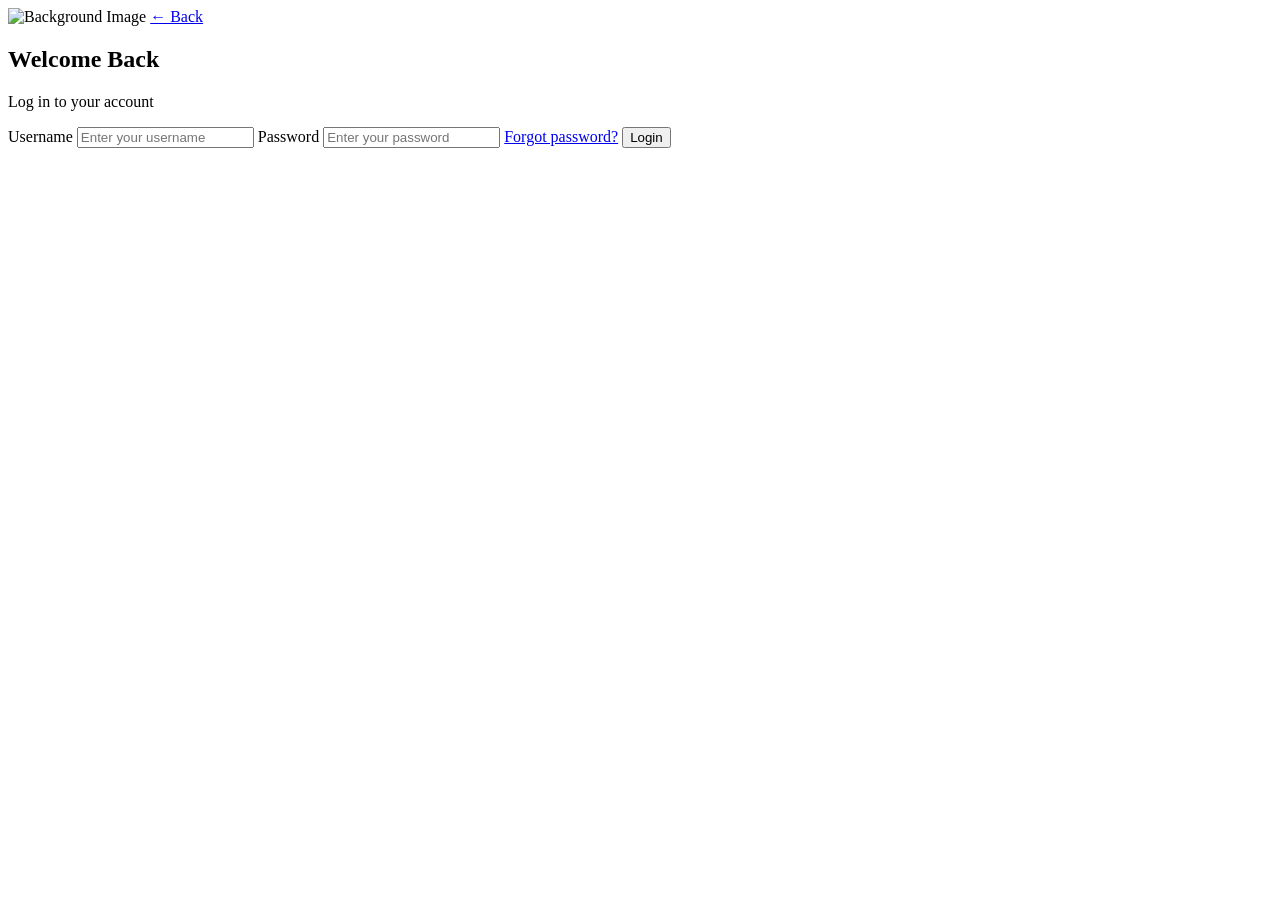
==== joshua/login.html @ 4e415105 "Add files via upload" ====
<!DOCTYPE html>
<html lang="en">
<head>
  <meta charset="UTF-8">
  <title>Login</title>
  <link rel="stylesheet" href="../assets/css/styling.css">
  <script src="../assets/js/script.js" defer></script>
</head>
<body class="login-bg">
  <img src="assets/img/cenon" alt="Background Image">
  <a href="../index.html" class="back-btn">← Back</a>
  <div class="form-container">
    <h2>Welcome Back</h2>
    <p>Log in to your account</p>
    <form id="loginForm">
      <label>Username</label>
      <input type="text" id="username" placeholder="Enter your username">
      
      <label>Password</label>
      <input type="password" id="password" placeholder="Enter your password">
      
      <a href="#">Forgot password?</a>
      <button type="submit">Login</button>
    </form>
  </div>
</body>
</html>
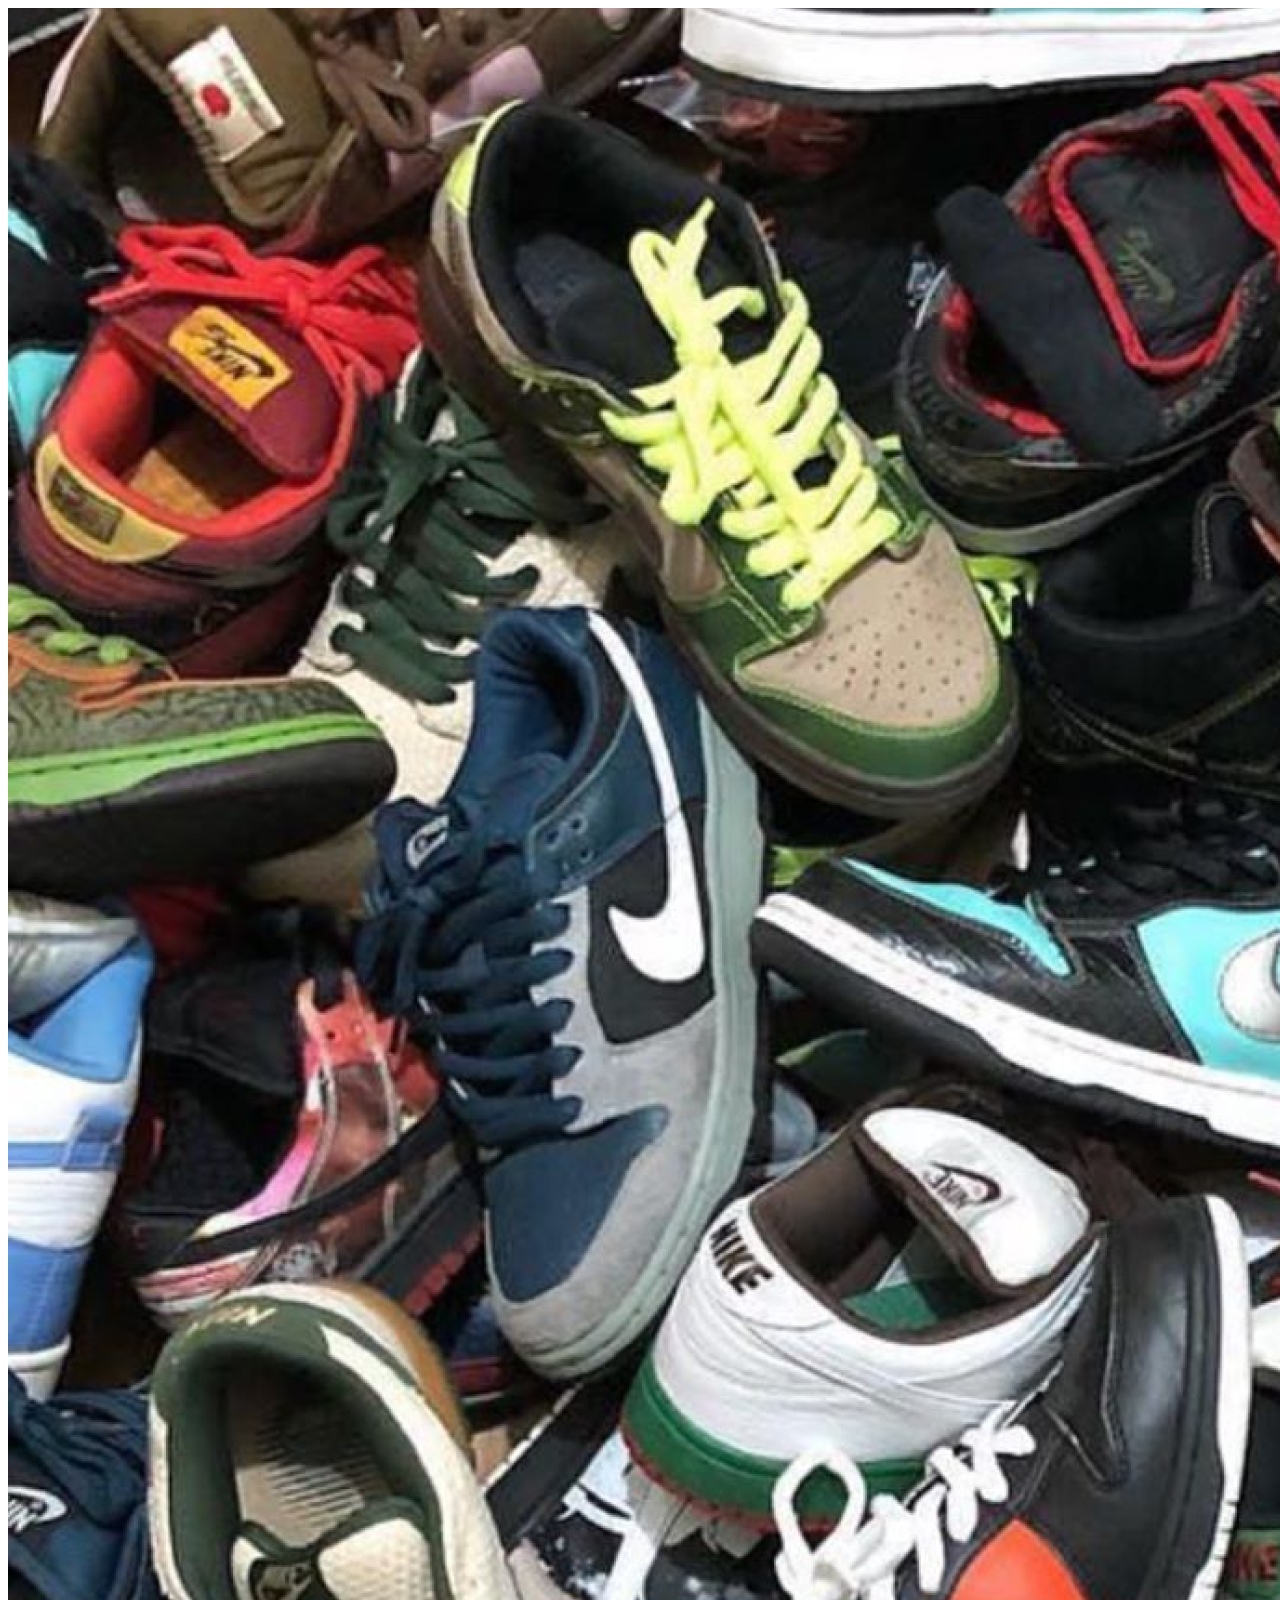
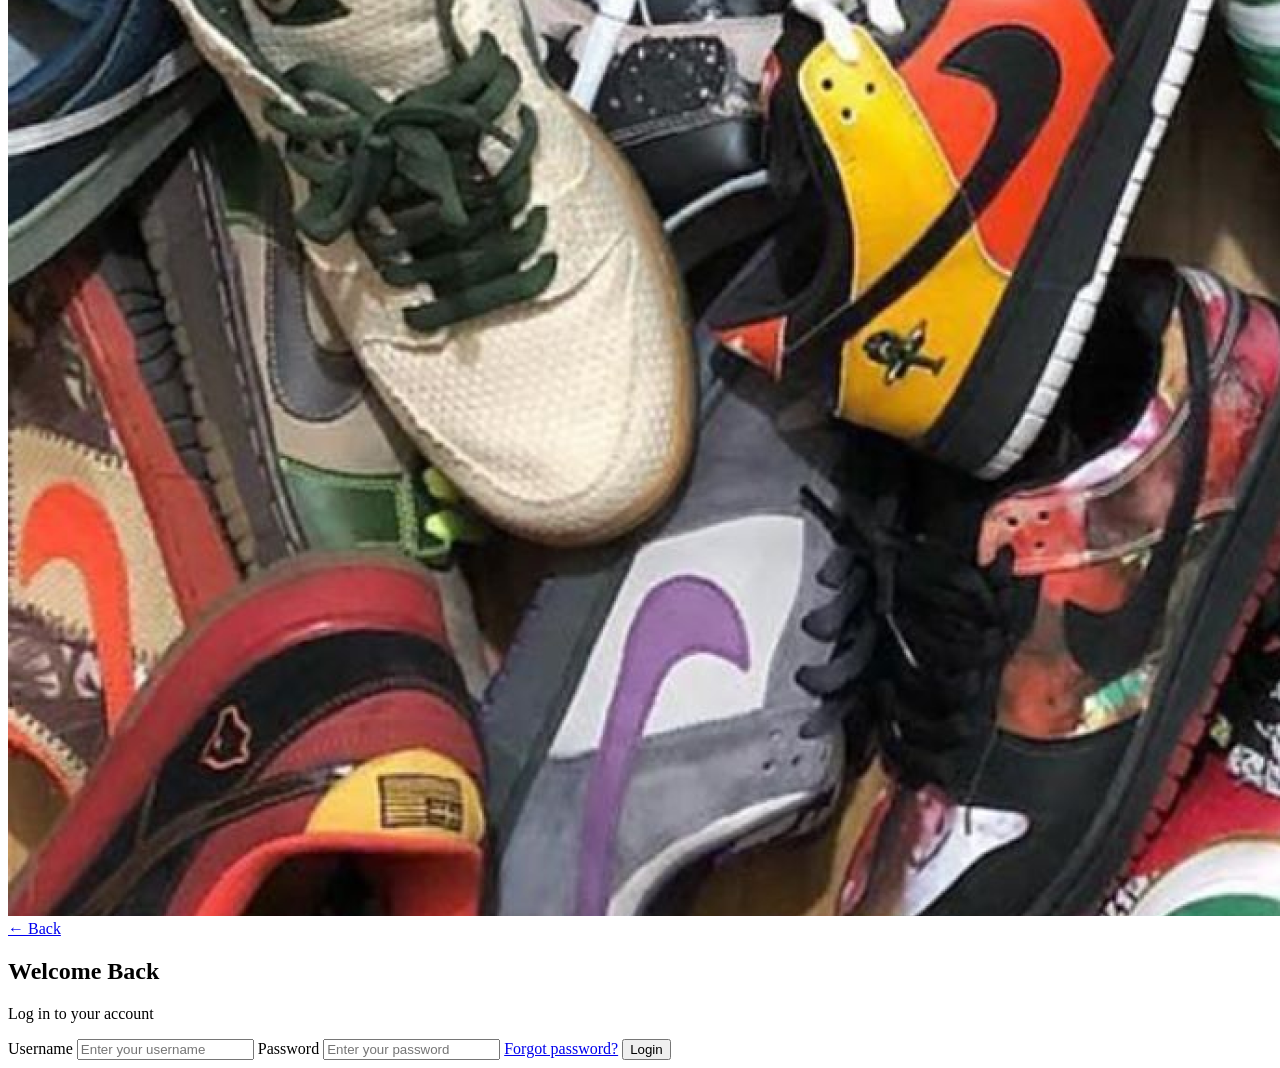
==== commit 7393aae5: "Add files via upload" ====
--- a/joshua/login.html
+++ b/joshua/login.html
@@ -7,7 +7,7 @@
   <script src="../assets/js/script.js" defer></script>
 </head>
 <body class="login-bg">
-  <img src="assets/img/cenon" alt="Background Image">
+  <img src="assets/img/cenon.png" >
   <a href="../index.html" class="back-btn">← Back</a>
   <div class="form-container">
     <h2>Welcome Back</h2>
